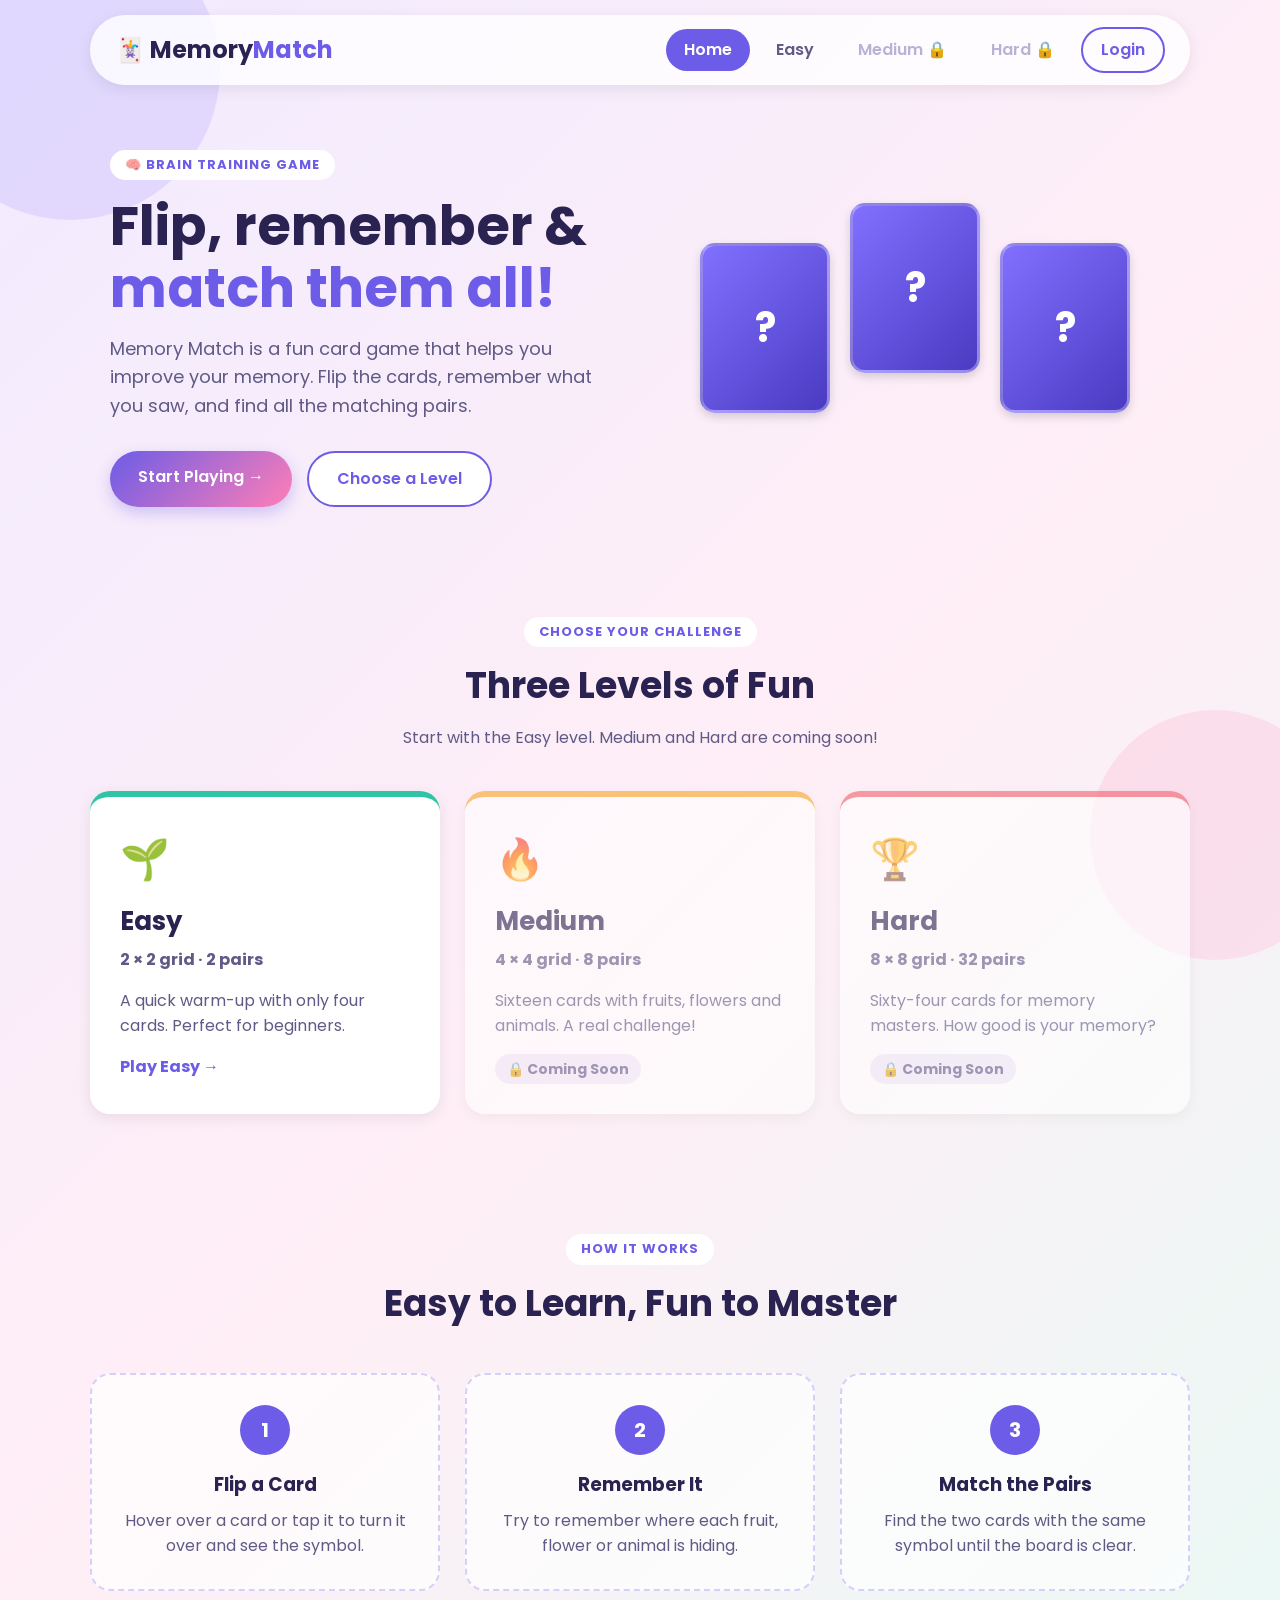
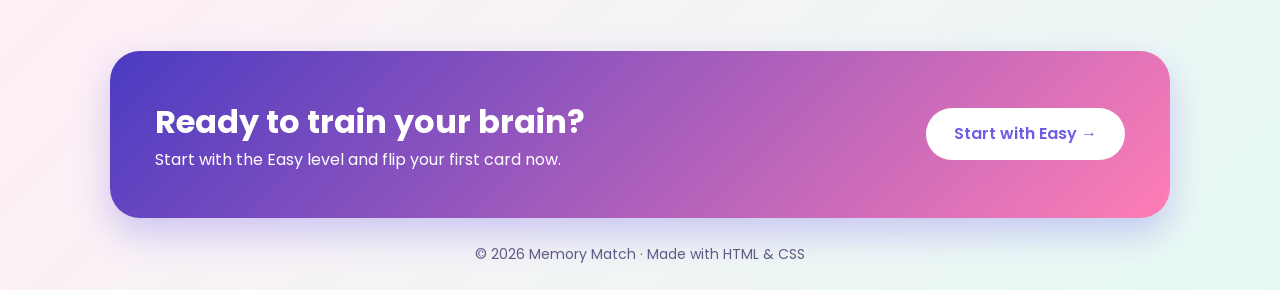
==== index.html @ 891c8efa "initial commit" ====
<!DOCTYPE html>
<html lang="en">
<head>
  <meta charset="UTF-8">
  <meta name="viewport" content="width=device-width, initial-scale=1.0">
  <title>Memory Match - Home</title>
  <link href="https://fonts.googleapis.com/css2?family=Poppins:wght@400;600;700&display=swap" rel="stylesheet">
  <link rel="stylesheet" href="css/style.css">
</head>
<body>

  <!-- Background decoration -->
  <div class="bg-circle circle-1"></div>
  <div class="bg-circle circle-2"></div>

  <!-- Navigation bar -->
  <nav class="navbar">
    <a href="index.html" class="logo">🃏 Memory<span>Match</span></a>
    <ul class="nav-links">
      <li><a href="index.html" class="active">Home</a></li>
      <li><a href="easy.html" class="easy">Easy</a></li>
      <li><span class="nav-disabled" title="Coming soon">Medium 🔒</span></li>
      <li><span class="nav-disabled" title="Coming soon">Hard 🔒</span></li>
      <li><a href="login.html" class="login-link">Login</a></li>
    </ul>
  </nav>

  <!-- Hero section -->
  <section class="hero container">
    <div class="hero-text">
      <span class="tag">🧠 Brain training game</span>
      <h1>Flip, remember &amp; <span class="highlight">match them all!</span></h1>
      <p>
        Memory Match is a fun card game that helps you improve your memory.
        Flip the cards, remember what you saw, and find all the matching pairs.
      </p>
      <div class="hero-buttons">
        <a href="easy.html" class="btn btn-primary">Start Playing →</a>
        <a href="#levels" class="btn btn-outline">Choose a Level</a>
      </div>
    </div>

    <!-- Three sample cards (hover over them to try) -->
    <div class="hero-cards">
      <label class="card">
        <input type="checkbox">
        <span class="card-inner">
          <span class="card-back">?</span>
          <span class="card-front">🍓</span>
        </span>
      </label>
      <label class="card">
        <input type="checkbox">
        <span class="card-inner">
          <span class="card-back">?</span>
          <span class="card-front">🌻</span>
        </span>
      </label>
      <label class="card">
        <input type="checkbox">
        <span class="card-inner">
          <span class="card-back">?</span>
          <span class="card-front">🍓</span>
        </span>
      </label>
    </div>
  </section>

  <!-- Difficulty levels -->
  <section class="section container" id="levels">
    <div class="section-title">
      <span class="tag">Choose your challenge</span>
      <h2>Three Levels of Fun</h2>
      <p>Start with the Easy level. Medium and Hard are coming soon!</p>
    </div>

    <div class="levels">
      <a href="easy.html" class="level-box easy">
        <div class="level-icon">🌱</div>
        <h3>Easy</h3>
        <p class="level-size">2 × 2 grid · 2 pairs</p>
        <p>A quick warm-up with only four cards. Perfect for beginners.</p>
        <span class="play-link">Play Easy →</span>
      </a>

      <!-- Medium and Hard are not ready yet, so they are not links -->
      <div class="level-box medium locked">
        <div class="level-icon">🔥</div>
        <h3>Medium</h3>
        <p class="level-size">4 × 4 grid · 8 pairs</p>
        <p>Sixteen cards with fruits, flowers and animals. A real challenge!</p>
        <span class="coming-soon">🔒 Coming Soon</span>
      </div>

      <div class="level-box hard locked">
        <div class="level-icon">🏆</div>
        <h3>Hard</h3>
        <p class="level-size">8 × 8 grid · 32 pairs</p>
        <p>Sixty-four cards for memory masters. How good is your memory?</p>
        <span class="coming-soon">🔒 Coming Soon</span>
      </div>
    </div>
  </section>

  <!-- How to play -->
  <section class="section container">
    <div class="section-title">
      <span class="tag">How it works</span>
      <h2>Easy to Learn, Fun to Master</h2>
    </div>

    <div class="steps">
      <div class="step">
        <div class="step-number">1</div>
        <h3>Flip a Card</h3>
        <p>Hover over a card or tap it to turn it over and see the symbol.</p>
      </div>
      <div class="step">
        <div class="step-number">2</div>
        <h3>Remember It</h3>
        <p>Try to remember where each fruit, flower or animal is hiding.</p>
      </div>
      <div class="step">
        <div class="step-number">3</div>
        <h3>Match the Pairs</h3>
        <p>Find the two cards with the same symbol until the board is clear.</p>
      </div>
    </div>
  </section>

  <!-- Call to action -->
  <section class="container">
    <div class="cta">
      <div>
        <h2>Ready to train your brain?</h2>
        <p>Start with the Easy level and flip your first card now.</p>
      </div>
      <a href="easy.html" class="btn btn-white">Start with Easy →</a>
    </div>
  </section>

  <footer>
    <p>© 2026 Memory Match · Made with HTML &amp; CSS</p>
  </footer>

</body>
</html>
---- css/style.css ----
/* =========================================
   Memory Match - Main Stylesheet
   Used by: index.html, easy.html, login.html
   ========================================= */

/* ---------- Color variables ---------- */
:root {
  --purple: #6c5ce7;
  --dark-purple: #4a3bc2;
  --pink: #ff7eb6;
  --text: #2a2250;
  --light-text: #5f5a86;
  --white: #ffffff;
}

/* ---------- Basic reset ---------- */
* {
  margin: 0;
  padding: 0;
  box-sizing: border-box;
}

body {
  font-family: "Poppins", Arial, sans-serif;
  color: var(--text);
  background: linear-gradient(135deg, #f1ebff, #ffeef6, #e6faf4);
  min-height: 100vh;
  line-height: 1.6;
}

a {
  text-decoration: none;
}

/* Keeps page content centered with a max width */
.container {
  max-width: 1100px;
  margin: 0 auto;
  padding: 0 20px;
}


/* =========================================
   Floating background circles
   ========================================= */
.bg-circle {
  position: fixed;
  border-radius: 50%;
  opacity: 0.4;
  z-index: -1;
  animation: float 8s ease-in-out infinite;
}

.circle-1 {
  width: 300px;
  height: 300px;
  background-color: #c9bcff;
  top: -80px;
  left: -80px;
}

.circle-2 {
  width: 250px;
  height: 250px;
  background-color: #ffc2dc;
  bottom: -60px;
  right: -60px;
  animation-delay: 2s;
}


/* =========================================
   Navigation bar
   ========================================= */
.navbar {
  max-width: 1100px;
  margin: 15px auto;
  padding: 12px 25px;
  display: flex;
  justify-content: space-between;
  align-items: center;
  background-color: rgba(255, 255, 255, 0.8);
  border-radius: 50px;
  box-shadow: 0 4px 15px rgba(0, 0, 0, 0.08);
}

.logo {
  font-size: 24px;
  font-weight: 700;
  color: var(--text);
}

.logo span {
  color: var(--purple);
}

.nav-links {
  display: flex;
  align-items: center;
  gap: 8px;
  list-style: none;
}

.nav-links a {
  display: block;
  padding: 8px 18px;
  border-radius: 25px;
  color: var(--light-text);
  font-weight: 600;
  transition: all 0.3s ease;
}

.nav-links a:hover {
  background-color: #ece8ff;
  color: var(--purple);
}

/* The page you are currently on */
.nav-links a.active {
  background-color: var(--purple);
  color: var(--white);
}

/* Easy level gets a green highlight */
.nav-links a.active.easy {
  background-color: #2ec4a5;
}

/* Medium and Hard are not ready yet */
.nav-disabled {
  display: block;
  padding: 8px 18px;
  color: #b8b3d6;
  font-weight: 600;
  cursor: not-allowed;
}

.nav-links a.login-link {
  border: 2px solid var(--purple);
  color: var(--purple);
}

.nav-links a.login-link:hover,
.nav-links a.login-link.active {
  background-color: var(--purple);
  color: var(--white);
}


/* =========================================
   Buttons
   ========================================= */
.btn {
  display: inline-block;
  padding: 13px 28px;
  border-radius: 30px;
  font-family: inherit;
  font-size: 16px;
  font-weight: 600;
  border: none;
  cursor: pointer;
  transition: all 0.3s ease;
}

.btn-primary {
  background: linear-gradient(135deg, var(--purple), var(--pink));
  color: var(--white);
  box-shadow: 0 6px 15px rgba(108, 92, 231, 0.3);
}

.btn-primary:hover {
  transform: translateY(-3px);
  box-shadow: 0 10px 20px rgba(108, 92, 231, 0.4);
}

.btn-outline {
  background-color: var(--white);
  color: var(--purple);
  border: 2px solid var(--purple);
}

.btn-outline:hover {
  background-color: var(--purple);
  color: var(--white);
  transform: translateY(-3px);
}

.btn-white {
  background-color: var(--white);
  color: var(--purple);
}

.btn-white:hover {
  transform: translateY(-3px);
}


/* =========================================
   Shared text styles
   ========================================= */
.tag {
  display: inline-block;
  padding: 5px 15px;
  border-radius: 20px;
  background-color: var(--white);
  color: var(--purple);
  font-size: 13px;
  font-weight: 700;
  text-transform: uppercase;
  letter-spacing: 1px;
}

.highlight {
  color: var(--purple);
}

.section {
  padding: 60px 0;
}

.section-title {
  text-align: center;
  margin-bottom: 40px;
}

.section-title h2 {
  font-size: 36px;
  margin: 10px 0;
}

.section-title p {
  color: var(--light-text);
}


/* =========================================
   Home page - Hero section
   ========================================= */
.hero {
  display: flex;
  align-items: center;
  justify-content: space-between;
  gap: 40px;
  padding: 50px 20px;
  animation: fadeIn 1s ease;
}

.hero-text {
  flex: 1;
}

.hero-text h1 {
  font-size: 54px;
  line-height: 1.15;
  margin: 15px 0;
}

.hero-text p {
  font-size: 18px;
  color: var(--light-text);
  margin-bottom: 30px;
}

.hero-buttons {
  display: flex;
  gap: 15px;
}

/* Three real cards you can try on the home page */
.hero-cards {
  flex: 1;
  display: flex;
  justify-content: center;
  gap: 20px;
}

.hero-cards .card {
  width: 130px;
  height: 170px;
}

/* Middle card sits a little higher */
.hero-cards .card:nth-child(2) {
  margin-top: -40px;
}


/* =========================================
   Home page - Level boxes
   ========================================= */
.levels {
  display: grid;
  grid-template-columns: repeat(3, 1fr);
  gap: 25px;
}

.level-box {
  display: block;
  padding: 30px;
  background-color: var(--white);
  border-radius: 20px;
  border-top: 6px solid;
  color: var(--text);
  box-shadow: 0 4px 15px rgba(0, 0, 0, 0.08);
  transition: all 0.3s ease;
}

.level-box:hover {
  transform: translateY(-8px);
  box-shadow: 0 12px 30px rgba(0, 0, 0, 0.15);
}

.level-box.easy   { border-color: #2ec4a5; }
.level-box.medium { border-color: #f5a623; }
.level-box.hard   { border-color: #f0606a; }

/* Locked levels look faded and do not move on hover */
.level-box.locked {
  opacity: 0.6;
}

.level-box.locked:hover {
  transform: none;
  box-shadow: 0 4px 15px rgba(0, 0, 0, 0.08);
}

.level-icon {
  font-size: 40px;
}

.level-box h3 {
  font-size: 26px;
  margin: 10px 0 5px;
}

.level-size {
  font-weight: 700;
  color: var(--purple);
}

.level-box p {
  color: var(--light-text);
  margin-bottom: 15px;
}

.play-link {
  font-weight: 700;
  color: var(--purple);
}

.coming-soon {
  display: inline-block;
  padding: 4px 12px;
  border-radius: 15px;
  background-color: #eeeaf8;
  color: var(--light-text);
  font-size: 14px;
  font-weight: 700;
}


/* =========================================
   Home page - How it works
   ========================================= */
.steps {
  display: grid;
  grid-template-columns: repeat(3, 1fr);
  gap: 25px;
}

.step {
  padding: 30px;
  background-color: rgba(255, 255, 255, 0.7);
  border: 2px dashed #d6cffa;
  border-radius: 20px;
  text-align: center;
}

.step-number {
  display: inline-block;
  width: 50px;
  height: 50px;
  line-height: 50px;
  border-radius: 50%;
  background-color: var(--purple);
  color: var(--white);
  font-size: 20px;
  font-weight: 700;
  margin-bottom: 15px;
}

.step h3 {
  margin-bottom: 8px;
}

.step p {
  color: var(--light-text);
}


/* =========================================
   Home page - Call to action box
   ========================================= */
.cta {
  display: flex;
  justify-content: space-between;
  align-items: center;
  gap: 20px;
  padding: 45px;
  border-radius: 30px;
  background: linear-gradient(135deg, var(--dark-purple), var(--pink));
  color: var(--white);
  box-shadow: 0 15px 35px rgba(108, 92, 231, 0.3);
}

.cta h2 {
  font-size: 32px;
}


/* =========================================
   Memory cards
   -----------------------------------------
   Each card is a <label> with a hidden checkbox inside.
   Clicking the label checks the checkbox, and the
   :checked selector keeps the card flipped over.
   ========================================= */
.card {
  display: block;
  width: 100%;
  height: 100%;
  perspective: 1000px;   /* gives the flip a 3D look */
  cursor: pointer;
  transition: transform 0.3s ease;
}

.card:hover {
  transform: scale(1.05);
}

/* Hide the checkbox - the label still toggles it */
.card input {
  display: none;
}

/* The part that actually rotates */
.card-inner {
  display: block;
  position: relative;
  width: 100%;
  height: 100%;
  transform-style: preserve-3d;
  /* The long delay (99999s) is the trick that keeps the card
     open after the mouse leaves: it waits a very long time
     before flipping back. */
  transition: transform 0.6s ease 99999s;
}

/* Flip the card on hover OR when the checkbox is checked */
.card:hover .card-inner,
.card input:checked + .card-inner {
  transform: rotateY(180deg);
  transition: transform 0.6s ease 0s;
}

/* Both sides sit on top of each other */
.card-front,
.card-back {
  position: absolute;
  width: 100%;
  height: 100%;
  display: flex;
  justify-content: center;
  align-items: center;
  border-radius: 15px;
  backface-visibility: hidden;   /* hide the side facing away */
  box-shadow: 0 4px 10px rgba(0, 0, 0, 0.15);
}

/* Back of the card (what you see first) */
.card-back {
  background: linear-gradient(135deg, #8170ff, #4a3bc2);
  border: 3px solid rgba(255, 255, 255, 0.3);
  color: var(--white);
  font-size: 40px;
  font-weight: 700;
}

/* Front of the card (the symbol) */
.card-front {
  background-color: #fffaf0;
  border: 3px solid #ffe0ec;
  font-size: 55px;
  transform: rotateY(180deg);
}


/* =========================================
   Easy level page
   ========================================= */
.game-header {
  text-align: center;
  margin: 30px auto;
  max-width: 650px;
  animation: fadeIn 1s ease;
}

.game-header h1 {
  font-size: 46px;
  margin: 10px 0;
}

.game-header p {
  color: var(--light-text);
  font-size: 17px;
}

.game-info {
  display: flex;
  justify-content: center;
  gap: 15px;
  margin-top: 20px;
}

.info-box {
  background-color: var(--white);
  padding: 10px 22px;
  border-radius: 15px;
  box-shadow: 0 4px 10px rgba(0, 0, 0, 0.06);
}

.info-box span {
  display: block;
  font-size: 12px;
  font-weight: 700;
  color: var(--light-text);
  text-transform: uppercase;
}

.info-box strong {
  font-size: 22px;
}

/* The board that holds the cards */
.board {
  display: grid;
  width: fit-content;
  margin: 0 auto;
  padding: 20px;
  background-color: rgba(255, 255, 255, 0.6);
  border-radius: 25px;
  box-shadow: 0 10px 30px rgba(0, 0, 0, 0.1);
  animation: fadeIn 1s ease;
}

/* Easy: 2 columns x 2 rows */
.board-easy {
  grid-template-columns: repeat(2, 150px);
  grid-auto-rows: 150px;
  gap: 20px;
}

.game-footer {
  text-align: center;
  margin: 30px 0 50px;
}

.hint {
  color: var(--light-text);
  margin-bottom: 20px;
}

.game-buttons {
  display: flex;
  justify-content: center;
  gap: 15px;
}


/* =========================================
   Login page
   ========================================= */
.login-page {
  display: flex;
  justify-content: center;
  padding: 40px 20px 60px;
}

.login-box {
  width: 420px;
  padding: 40px;
  background-color: var(--white);
  border-radius: 25px;
  box-shadow: 0 15px 40px rgba(0, 0, 0, 0.12);
  text-align: center;
  animation: slideUp 0.8s ease;
}

.login-box h1 {
  font-size: 30px;
  margin: 15px 0 5px;
}

.login-box > p {
  color: var(--light-text);
  margin-bottom: 25px;
}

.form-group {
  text-align: left;
  margin-bottom: 18px;
}

.form-group label {
  display: block;
  font-weight: 600;
  margin-bottom: 6px;
}

.form-group input {
  width: 100%;
  padding: 13px 15px;
  border: 2px solid #e6e2f7;
  border-radius: 12px;
  font-size: 15px;
  font-family: inherit;
  transition: all 0.3s ease;
}

.form-group input:focus {
  outline: none;
  border-color: var(--purple);
  box-shadow: 0 0 0 4px rgba(108, 92, 231, 0.15);
}

.form-options {
  display: flex;
  justify-content: space-between;
  align-items: center;
  margin-bottom: 20px;
  font-size: 14px;
}

.form-options a,
.signup-text a {
  color: var(--purple);
  font-weight: 700;
}

.form-options a:hover,
.signup-text a:hover {
  text-decoration: underline;
}

.login-box .btn {
  width: 100%;
}

.signup-text {
  margin-top: 20px;
  color: var(--light-text);
}


/* =========================================
   Footer
   ========================================= */
footer {
  text-align: center;
  padding: 25px;
  color: var(--light-text);
  font-size: 14px;
}


/* =========================================
   Animations
   ========================================= */
@keyframes fadeIn {
  from {
    opacity: 0;
    transform: translateY(20px);
  }
  to {
    opacity: 1;
    transform: translateY(0);
  }
}

@keyframes slideUp {
  from {
    opacity: 0;
    transform: translateY(40px);
  }
  to {
    opacity: 1;
    transform: translateY(0);
  }
}

@keyframes float {
  0%, 100% {
    transform: translateY(0);
  }
  50% {
    transform: translateY(30px);
  }
}
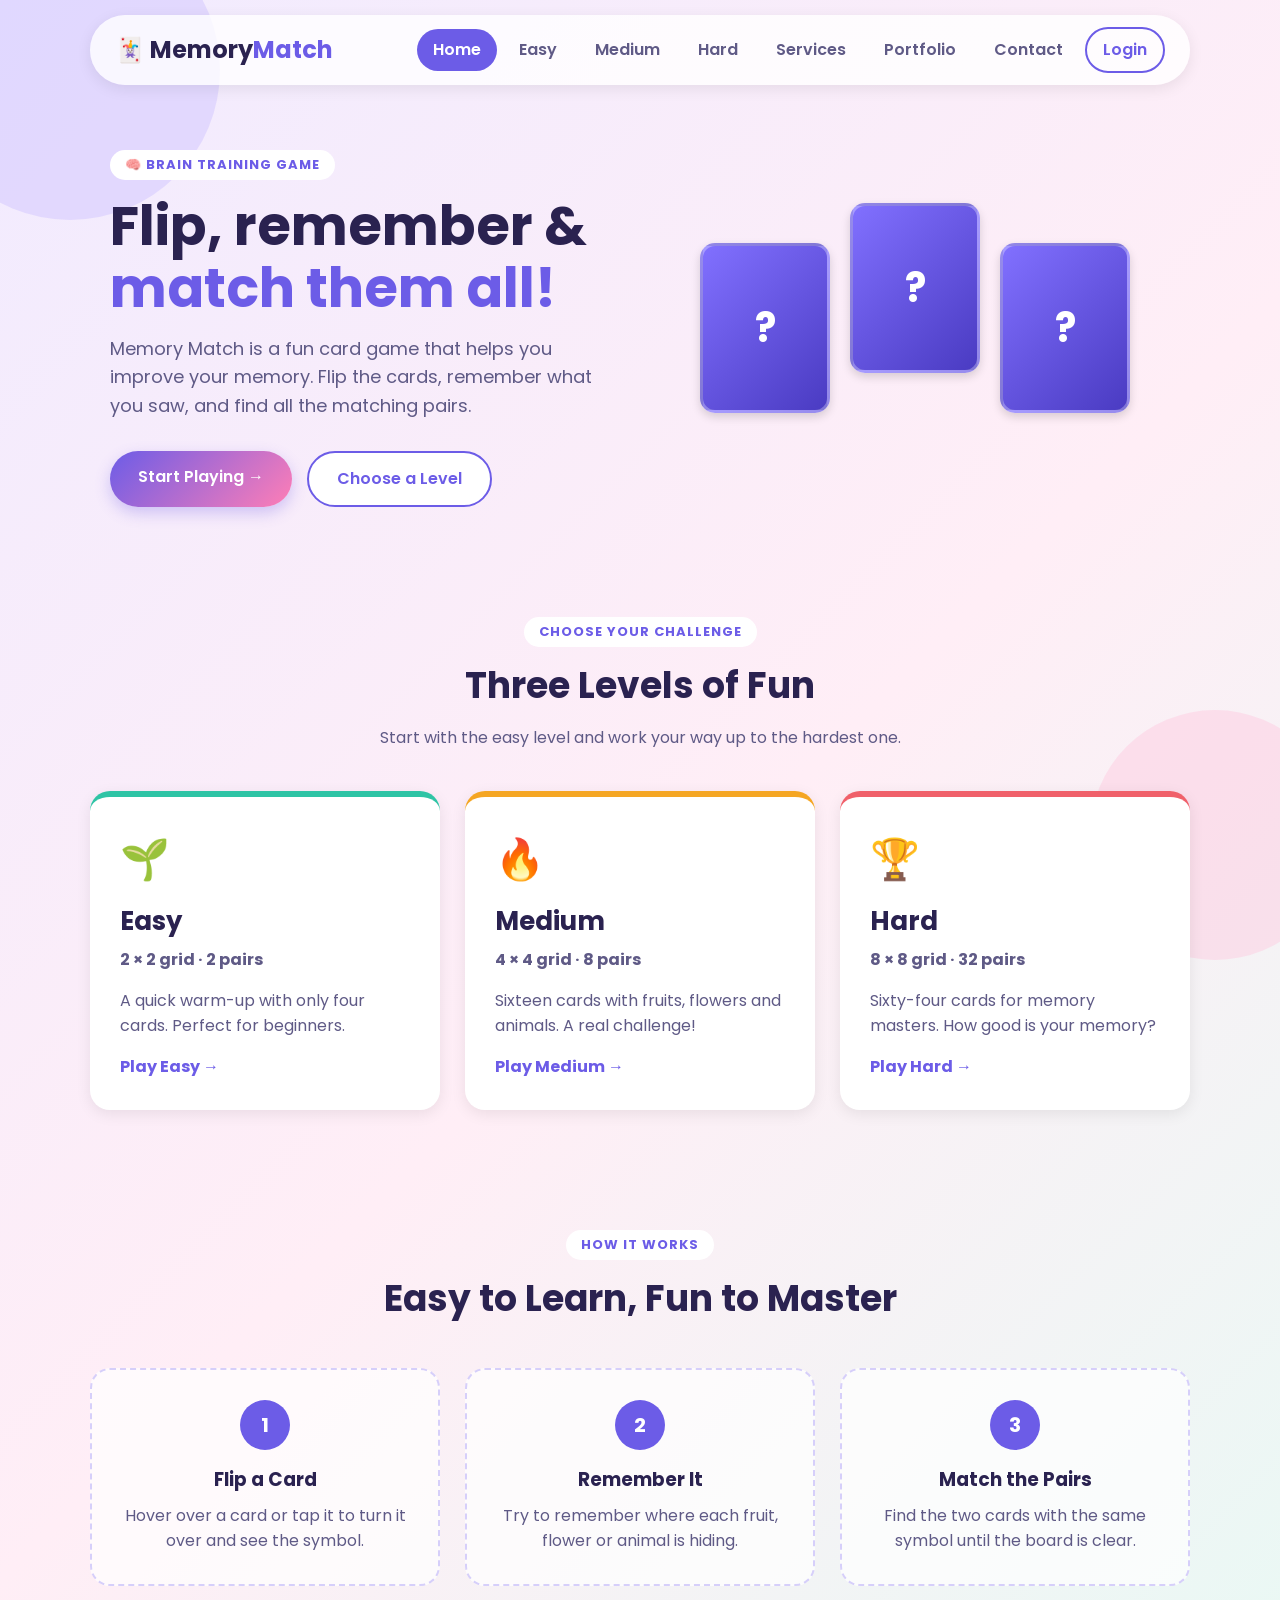
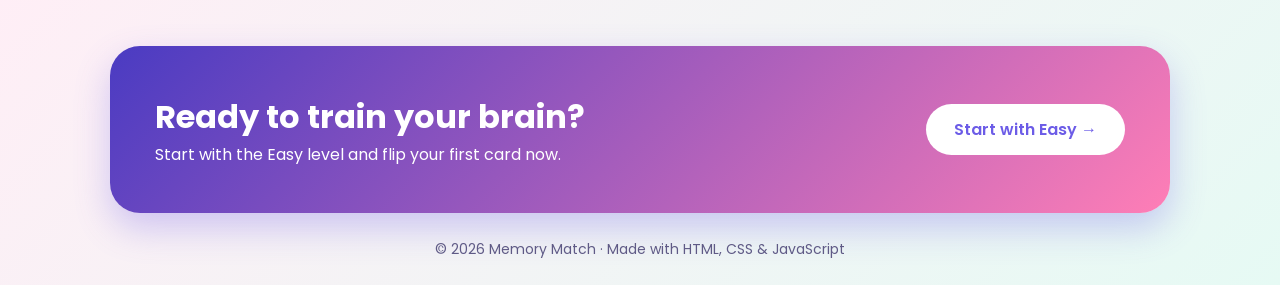
==== commit 0df16592: "Add some pages and update the functionality using js" ====
--- a/index.html
+++ b/index.html
@@ -16,11 +16,15 @@
   <!-- Navigation bar -->
   <nav class="navbar">
     <a href="index.html" class="logo">🃏 Memory<span>Match</span></a>
+    <button class="menu-btn" id="menu-btn">☰</button>
     <ul class="nav-links">
       <li><a href="index.html" class="active">Home</a></li>
       <li><a href="easy.html" class="easy">Easy</a></li>
-      <li><span class="nav-disabled" title="Coming soon">Medium 🔒</span></li>
-      <li><span class="nav-disabled" title="Coming soon">Hard 🔒</span></li>
+      <li><a href="medium.html" class="medium">Medium</a></li>
+      <li><a href="hard.html" class="hard">Hard</a></li>
+      <li><a href="services.html">Services</a></li>
+      <li><a href="portfolio.html">Portfolio</a></li>
+      <li><a href="contact.html">Contact</a></li>
       <li><a href="login.html" class="login-link">Login</a></li>
     </ul>
   </nav>
@@ -71,7 +75,7 @@
     <div class="section-title">
       <span class="tag">Choose your challenge</span>
       <h2>Three Levels of Fun</h2>
-      <p>Start with the Easy level. Medium and Hard are coming soon!</p>
+      <p>Start with the easy level and work your way up to the hardest one.</p>
     </div>
 
     <div class="levels">
@@ -83,22 +87,21 @@
         <span class="play-link">Play Easy →</span>
       </a>
 
-      <!-- Medium and Hard are not ready yet, so they are not links -->
-      <div class="level-box medium locked">
+      <a href="medium.html" class="level-box medium">
         <div class="level-icon">🔥</div>
         <h3>Medium</h3>
         <p class="level-size">4 × 4 grid · 8 pairs</p>
         <p>Sixteen cards with fruits, flowers and animals. A real challenge!</p>
-        <span class="coming-soon">🔒 Coming Soon</span>
-      </div>
+        <span class="play-link">Play Medium →</span>
+      </a>
 
-      <div class="level-box hard locked">
+      <a href="hard.html" class="level-box hard">
         <div class="level-icon">🏆</div>
         <h3>Hard</h3>
         <p class="level-size">8 × 8 grid · 32 pairs</p>
         <p>Sixty-four cards for memory masters. How good is your memory?</p>
-        <span class="coming-soon">🔒 Coming Soon</span>
-      </div>
+        <span class="play-link">Play Hard →</span>
+      </a>
     </div>
   </section>
 
@@ -140,8 +143,9 @@
   </section>
 
   <footer>
-    <p>© 2026 Memory Match · Made with HTML &amp; CSS</p>
+    <p>© 2026 Memory Match · Made with HTML, CSS &amp; JavaScript</p>
   </footer>
 
+  <script src="js/main.js"></script>
 </body>
 </html>
--- a/css/style.css
+++ b/css/style.css
@@ -1,6 +1,7 @@
 /* =========================================
    Memory Match - Main Stylesheet
-   Used by: index.html, easy.html, login.html
+   Used by all pages:
+   index, easy, login, services, portfolio, contact
    ========================================= */
 
 /* ---------- Color variables ---------- */
@@ -8,6 +9,8 @@
   --purple: #6c5ce7;
   --dark-purple: #4a3bc2;
   --pink: #ff7eb6;
+  --green: #2ec4a5;
+  --red: #e0525c;
   --text: #2a2250;
   --light-text: #5f5a86;
   --white: #ffffff;
@@ -97,13 +100,13 @@
 .nav-links {
   display: flex;
   align-items: center;
-  gap: 8px;
+  gap: 6px;
   list-style: none;
 }
 
 .nav-links a {
   display: block;
-  padding: 8px 18px;
+  padding: 8px 16px;
   border-radius: 25px;
   color: var(--light-text);
   font-weight: 600;
@@ -121,18 +124,17 @@
   color: var(--white);
 }
 
-/* Easy level gets a green highlight */
+/* Each level gets its own highlight color */
 .nav-links a.active.easy {
-  background-color: #2ec4a5;
-}
-
-/* Medium and Hard are not ready yet */
-.nav-disabled {
-  display: block;
-  padding: 8px 18px;
-  color: #b8b3d6;
-  font-weight: 600;
-  cursor: not-allowed;
+  background-color: var(--green);
+}
+
+.nav-links a.active.medium {
+  background-color: #f5a623;
+}
+
+.nav-links a.active.hard {
+  background-color: #f0606a;
 }
 
 .nav-links a.login-link {
@@ -144,6 +146,16 @@
 .nav-links a.login-link.active {
   background-color: var(--purple);
   color: var(--white);
+}
+
+/* Menu button (☰) - only shown on small screens */
+.menu-btn {
+  display: none;
+  background: none;
+  border: none;
+  font-size: 28px;
+  color: var(--text);
+  cursor: pointer;
 }
 
 
@@ -232,6 +244,24 @@
   color: var(--light-text);
 }
 
+/* Heading at the top of Services, Portfolio and Contact */
+.page-header {
+  max-width: 700px;
+  margin: 40px auto 0;
+  text-align: center;
+  animation: fadeIn 1s ease;
+}
+
+.page-header h1 {
+  font-size: 46px;
+  margin: 10px 0;
+}
+
+.page-header p {
+  color: var(--light-text);
+  font-size: 17px;
+}
+
 
 /* =========================================
    Home page - Hero section
@@ -263,6 +293,7 @@
 
 .hero-buttons {
   display: flex;
+  flex-wrap: wrap;
   gap: 15px;
 }
 
@@ -310,19 +341,9 @@
   box-shadow: 0 12px 30px rgba(0, 0, 0, 0.15);
 }
 
-.level-box.easy   { border-color: #2ec4a5; }
+.level-box.easy   { border-color: var(--green); }
 .level-box.medium { border-color: #f5a623; }
 .level-box.hard   { border-color: #f0606a; }
-
-/* Locked levels look faded and do not move on hover */
-.level-box.locked {
-  opacity: 0.6;
-}
-
-.level-box.locked:hover {
-  transform: none;
-  box-shadow: 0 4px 15px rgba(0, 0, 0, 0.08);
-}
 
 .level-icon {
   font-size: 40px;
@@ -347,17 +368,6 @@
   font-weight: 700;
   color: var(--purple);
 }
-
-.coming-soon {
-  display: inline-block;
-  padding: 4px 12px;
-  border-radius: 15px;
-  background-color: #eeeaf8;
-  color: var(--light-text);
-  font-size: 14px;
-  font-weight: 700;
-}
-
 
 /* =========================================
    Home page - How it works
@@ -399,7 +409,7 @@
 
 
 /* =========================================
-   Home page - Call to action box
+   Call to action box (Home and Portfolio)
    ========================================= */
 .cta {
   display: flex;
@@ -560,6 +570,98 @@
   gap: 20px;
 }
 
+/* ---------- Easy level game (controlled by js/easy.js) ---------- */
+
+/* Hover must NOT flip cards here, or the player could see every card */
+.game-board .card:hover .card-inner {
+  transform: none;
+}
+
+/* No long delay here - wrong cards should flip back */
+.game-board .card-inner {
+  transition: transform 0.6s ease;
+}
+
+/* JavaScript adds the "flipped" class when a card is clicked */
+.game-board .card.flipped .card-inner {
+  transform: rotateY(180deg);
+}
+
+/* Matched cards turn green and do a small pop */
+.game-board .card.matched {
+  cursor: default;
+  animation: pop 0.4s ease;
+}
+
+.game-board .card.matched .card-front {
+  border-color: var(--green);
+  background-color: #e6faf4;
+}
+
+/* "You Win!" box - hidden until JavaScript adds the "show" class */
+.win-message {
+  display: none;
+  max-width: 500px;
+  margin: 30px auto 0;
+  padding: 30px;
+  background-color: var(--white);
+  border-radius: 25px;
+  box-shadow: 0 15px 40px rgba(0, 0, 0, 0.12);
+  text-align: center;
+}
+
+.win-message.show {
+  display: block;
+  animation: slideUp 0.6s ease;
+}
+
+.win-emoji {
+  font-size: 50px;
+}
+
+.win-message h2 {
+  font-size: 32px;
+  color: var(--purple);
+}
+
+.win-message p {
+  margin-bottom: 20px;
+  color: var(--light-text);
+}
+
+/* Medium: 4 columns x 4 rows */
+.board-medium {
+  grid-template-columns: repeat(4, 110px);
+  grid-auto-rows: 110px;
+  gap: 15px;
+}
+
+.board-medium .card-front {
+  font-size: 45px;
+}
+
+/* Hard: 8 columns x 8 rows - smaller cards */
+.board-hard {
+  grid-template-columns: repeat(8, 65px);
+  grid-auto-rows: 65px;
+  gap: 8px;
+  padding: 15px;
+}
+
+.board-hard .card-front,
+.board-hard .card-back {
+  border-radius: 8px;
+  border-width: 2px;
+}
+
+.board-hard .card-front {
+  font-size: 32px;
+}
+
+.board-hard .card-back {
+  font-size: 22px;
+}
+
 .game-footer {
   text-align: center;
   margin: 30px 0 50px;
@@ -573,6 +675,7 @@
 .game-buttons {
   display: flex;
   justify-content: center;
+  flex-wrap: wrap;
   gap: 15px;
 }
 
@@ -587,7 +690,8 @@
 }
 
 .login-box {
-  width: 420px;
+  width: 100%;
+  max-width: 420px;
   padding: 40px;
   background-color: var(--white);
   border-radius: 25px;
@@ -606,6 +710,19 @@
   margin-bottom: 25px;
 }
 
+.login-box .btn {
+  width: 100%;
+}
+
+.signup-text {
+  margin-top: 20px;
+  color: var(--light-text);
+}
+
+
+/* =========================================
+   Form fields (Login and Contact)
+   ========================================= */
 .form-group {
   text-align: left;
   margin-bottom: 18px;
@@ -617,17 +734,28 @@
   margin-bottom: 6px;
 }
 
-.form-group input {
+.form-group input,
+.form-group select,
+.form-group textarea {
   width: 100%;
   padding: 13px 15px;
   border: 2px solid #e6e2f7;
   border-radius: 12px;
   font-size: 15px;
   font-family: inherit;
+  color: var(--text);
+  background-color: var(--white);
   transition: all 0.3s ease;
 }
 
-.form-group input:focus {
+.form-group textarea {
+  min-height: 130px;
+  resize: vertical;
+}
+
+.form-group input:focus,
+.form-group select:focus,
+.form-group textarea:focus {
   outline: none;
   border-color: var(--purple);
   box-shadow: 0 0 0 4px rgba(108, 92, 231, 0.15);
@@ -652,13 +780,484 @@
   text-decoration: underline;
 }
 
-.login-box .btn {
+
+/* =========================================
+   Services page
+   ========================================= */
+
+/* Service cards - CSS Grid with 3 columns */
+.services-grid {
+  display: grid;
+  grid-template-columns: repeat(3, 1fr);
+  gap: 25px;
+}
+
+.service-card {
+  padding: 30px;
+  background-color: var(--white);
+  border-radius: 20px;
+  box-shadow: 0 4px 15px rgba(0, 0, 0, 0.08);
+  transition: transform 0.3s ease, box-shadow 0.3s ease;
+}
+
+.service-card:hover {
+  transform: translateY(-8px);
+  box-shadow: 0 12px 30px rgba(0, 0, 0, 0.15);
+}
+
+.service-icon {
+  display: flex;
+  justify-content: center;
+  align-items: center;
+  width: 60px;
+  height: 60px;
+  margin-bottom: 15px;
+  border-radius: 16px;
+  background-color: #f1ebff;
+  font-size: 30px;
+  transition: transform 0.4s ease;
+}
+
+/* The icon tilts when you hover over the card */
+.service-card:hover .service-icon {
+  transform: rotate(-10deg) scale(1.1);
+}
+
+.service-card h3 {
+  margin-bottom: 8px;
+}
+
+.service-card p {
+  color: var(--light-text);
+}
+
+/* Monthly / Yearly switch */
+.billing-toggle {
+  display: flex;
+  justify-content: center;
+  align-items: center;
+  gap: 12px;
+  margin-bottom: 40px;
+  font-weight: 600;
+}
+
+.switch {
+  position: relative;
+  width: 56px;
+  height: 30px;
+  border: none;
+  border-radius: 30px;
+  background-color: #d6cffa;
+  cursor: pointer;
+  transition: background-color 0.3s ease;
+}
+
+/* The white circle inside the switch */
+.switch-knob {
+  position: absolute;
+  top: 4px;
+  left: 4px;
+  width: 22px;
+  height: 22px;
+  border-radius: 50%;
+  background-color: var(--white);
+  transition: transform 0.3s ease;
+}
+
+/* JavaScript adds the "on" class when Yearly is selected */
+.switch.on {
+  background-color: var(--purple);
+}
+
+.switch.on .switch-knob {
+  transform: translateX(26px);
+}
+
+.save-badge {
+  padding: 2px 10px;
+  border-radius: 10px;
+  background-color: #d9f7ef;
+  color: #179c82;
+  font-size: 12px;
+}
+
+/* Price plans */
+.plans {
+  display: grid;
+  grid-template-columns: repeat(3, 1fr);
+  gap: 25px;
+  align-items: center;
+}
+
+.plan {
+  padding: 35px 30px;
+  background-color: var(--white);
+  border-radius: 24px;
+  box-shadow: 0 4px 15px rgba(0, 0, 0, 0.08);
+  text-align: center;
+  transition: transform 0.3s ease;
+}
+
+.plan:hover {
+  transform: translateY(-6px);
+}
+
+/* The middle plan is bigger and colored */
+.plan.popular {
+  background: linear-gradient(135deg, var(--purple), var(--pink));
+  color: var(--white);
+  transform: scale(1.05);
+}
+
+.plan.popular:hover {
+  transform: scale(1.05) translateY(-6px);
+}
+
+.popular-badge {
+  display: inline-block;
+  padding: 3px 12px;
+  margin-bottom: 10px;
+  border-radius: 12px;
+  background-color: var(--white);
+  color: var(--purple);
+  font-size: 12px;
+  font-weight: 700;
+}
+
+.plan-price {
+  margin: 10px 0;
+  font-size: 46px;
+  font-weight: 700;
+}
+
+.plan-price .period {
+  font-size: 16px;
+  font-weight: 400;
+}
+
+.plan ul {
+  list-style: none;
+  margin: 20px 0 25px;
+  text-align: left;
+}
+
+.plan li {
+  padding: 6px 0;
+  border-bottom: 1px solid rgba(0, 0, 0, 0.06);
+}
+
+/* FAQ accordion */
+.faq {
+  max-width: 750px;
+  margin: 0 auto;
+}
+
+.faq-item {
+  margin-bottom: 12px;
+  background-color: var(--white);
+  border-radius: 16px;
+  box-shadow: 0 4px 12px rgba(0, 0, 0, 0.06);
+  overflow: hidden;
+}
+
+.faq-question {
+  display: flex;
+  justify-content: space-between;
+  align-items: center;
   width: 100%;
-}
-
-.signup-text {
-  margin-top: 20px;
-  color: var(--light-text);
+  padding: 18px 22px;
+  background: none;
+  border: none;
+  font-family: inherit;
+  font-size: 17px;
+  font-weight: 600;
+  color: var(--text);
+  text-align: left;
+  cursor: pointer;
+}
+
+.faq-icon {
+  font-size: 24px;
+  color: var(--purple);
+  transition: transform 0.3s ease;
+}
+
+/* The answer is hidden by giving it 0 height */
+.faq-answer {
+  max-height: 0;
+  overflow: hidden;
+  transition: max-height 0.4s ease;
+}
+
+.faq-answer p {
+  padding: 0 22px 18px;
+  color: var(--light-text);
+}
+
+/* JavaScript adds the "open" class when a question is clicked */
+.faq-item.open .faq-answer {
+  max-height: 200px;
+}
+
+.faq-item.open .faq-icon {
+  transform: rotate(45deg);   /* + turns into x */
+}
+
+
+/* =========================================
+   Portfolio page
+   ========================================= */
+.filter-buttons {
+  display: flex;
+  justify-content: center;
+  flex-wrap: wrap;
+  gap: 10px;
+  margin-bottom: 15px;
+}
+
+.filter-btn {
+  padding: 9px 20px;
+  border: 2px solid #d6cffa;
+  border-radius: 25px;
+  background-color: var(--white);
+  font-family: inherit;
+  font-size: 15px;
+  font-weight: 600;
+  color: var(--light-text);
+  cursor: pointer;
+  transition: all 0.3s ease;
+}
+
+.filter-btn:hover {
+  border-color: var(--purple);
+  color: var(--purple);
+}
+
+.filter-btn.active {
+  background-color: var(--purple);
+  border-color: var(--purple);
+  color: var(--white);
+}
+
+.result-text {
+  margin-bottom: 30px;
+  text-align: center;
+  color: var(--light-text);
+}
+
+/* Theme gallery - 4 columns */
+.portfolio-grid {
+  display: grid;
+  grid-template-columns: repeat(4, 1fr);
+  gap: 25px;
+}
+
+.portfolio-item {
+  background-color: var(--white);
+  border-radius: 20px;
+  box-shadow: 0 4px 15px rgba(0, 0, 0, 0.08);
+  overflow: hidden;
+  transition: transform 0.3s ease, box-shadow 0.3s ease;
+  animation: fadeIn 0.5s ease;   /* plays again each time an item is shown */
+}
+
+.portfolio-item:hover {
+  transform: translateY(-8px);
+  box-shadow: 0 12px 30px rgba(0, 0, 0, 0.15);
+}
+
+/* Small 2 x 2 preview of the cards in each theme */
+.preview {
+  display: grid;
+  grid-template-columns: repeat(2, 1fr);
+  gap: 10px;
+  padding: 20px;
+}
+
+.preview span {
+  display: flex;
+  justify-content: center;
+  align-items: center;
+  height: 60px;
+  border-radius: 12px;
+  background-color: var(--white);
+  box-shadow: 0 3px 8px rgba(0, 0, 0, 0.08);
+  font-size: 30px;
+  transition: transform 0.3s ease;
+}
+
+.portfolio-item:hover .preview span {
+  transform: rotate(-6deg) scale(1.08);
+}
+
+.portfolio-item:hover .preview span:nth-child(even) {
+  transform: rotate(6deg) scale(1.08);
+}
+
+/* Background color for each category */
+.preview-food    { background-color: #ffe3ea; }
+.preview-nature  { background-color: #fff1c9; }
+.preview-animals { background-color: #d9f7ef; }
+.preview-sports  { background-color: #dcecff; }
+
+.portfolio-info {
+  padding: 18px 20px 22px;
+}
+
+.portfolio-info h3 {
+  margin-bottom: 5px;
+}
+
+.portfolio-info p {
+  margin-bottom: 12px;
+  color: var(--light-text);
+  font-size: 14px;
+}
+
+.category-label {
+  display: inline-block;
+  padding: 3px 12px;
+  border-radius: 12px;
+  background-color: #f1ebff;
+  color: var(--purple);
+  font-size: 13px;
+  font-weight: 700;
+}
+
+/* Numbers strip - Flexbox */
+.stats {
+  display: flex;
+  justify-content: space-around;
+  flex-wrap: wrap;
+  gap: 20px;
+  padding: 30px;
+  background-color: rgba(255, 255, 255, 0.7);
+  border-radius: 25px;
+  text-align: center;
+}
+
+.stat-number {
+  display: block;
+  font-size: 40px;
+  font-weight: 700;
+  color: var(--purple);
+}
+
+.stat-label {
+  color: var(--light-text);
+}
+
+
+/* =========================================
+   Contact page
+   ========================================= */
+
+/* Two columns: info on the left, form on the right */
+.contact-layout {
+  display: grid;
+  grid-template-columns: 1fr 1.4fr;
+  gap: 30px;
+  align-items: start;
+}
+
+.contact-info {
+  display: flex;
+  flex-direction: column;
+  gap: 15px;
+}
+
+.info-card {
+  display: flex;
+  align-items: center;
+  gap: 15px;
+  padding: 18px 20px;
+  background-color: var(--white);
+  border-radius: 18px;
+  box-shadow: 0 4px 15px rgba(0, 0, 0, 0.08);
+  transition: transform 0.3s ease;
+}
+
+.info-card:hover {
+  transform: translateX(6px);
+}
+
+.info-icon {
+  display: flex;
+  justify-content: center;
+  align-items: center;
+  flex-shrink: 0;
+  width: 50px;
+  height: 50px;
+  border-radius: 14px;
+  background-color: #f1ebff;
+  font-size: 22px;
+}
+
+.info-card h3 {
+  font-size: 16px;
+}
+
+.info-card p {
+  color: var(--light-text);
+  font-size: 15px;
+}
+
+.contact-form-box {
+  padding: 35px;
+  background-color: var(--white);
+  border-radius: 25px;
+  box-shadow: 0 15px 40px rgba(0, 0, 0, 0.1);
+  animation: slideUp 0.8s ease;
+}
+
+.contact-form-box h2 {
+  margin-bottom: 20px;
+}
+
+/* Name and Email side by side */
+.form-row {
+  display: grid;
+  grid-template-columns: 1fr 1fr;
+  gap: 15px;
+}
+
+/* Red border and message when a field is wrong */
+.form-group .invalid {
+  border-color: var(--red);
+}
+
+.error {
+  display: block;
+  margin-top: 4px;
+  color: var(--red);
+  font-size: 13px;
+}
+
+.char-count {
+  display: block;
+  text-align: right;
+  color: var(--light-text);
+  font-size: 13px;
+}
+
+/* Hidden until the form is sent */
+.success-message {
+  display: none;
+  margin-bottom: 20px;
+  padding: 14px 18px;
+  border-radius: 12px;
+  background-color: #d9f7ef;
+  color: #137a65;
+  font-weight: 600;
+}
+
+.success-message.show {
+  display: block;
+  animation: slideUp 0.5s ease;
+}
+
+.contact-form-box .btn {
+  width: 100%;
 }
 
 
@@ -698,6 +1297,12 @@
   }
 }
 
+@keyframes pop {
+  50% {
+    transform: scale(1.12);
+  }
+}
+
 @keyframes float {
   0%, 100% {
     transform: translateY(0);
@@ -706,3 +1311,161 @@
     transform: translateY(30px);
   }
 }
+
+
+/* =========================================
+   Responsive design (media queries)
+   ========================================= */
+
+/* Navigation (1050px and below):
+   the 8 links no longer fit in one row, so they are
+   hidden until the ☰ button is clicked */
+@media (max-width: 1050px) {
+  .navbar {
+    flex-wrap: wrap;
+    margin: 10px;
+    border-radius: 20px;
+  }
+
+  .menu-btn {
+    display: block;
+  }
+
+  .nav-links {
+    display: none;
+    width: 100%;
+    flex-direction: column;
+    align-items: stretch;
+    padding-top: 10px;
+    text-align: center;
+  }
+
+  /* JavaScript adds the "show" class */
+  .nav-links.show {
+    display: flex;
+  }
+}
+
+/* Tablets (900px and below) */
+@media (max-width: 900px) {
+  .hero {
+    flex-direction: column;
+    text-align: center;
+  }
+
+  .hero-buttons {
+    justify-content: center;
+  }
+
+  .hero-cards {
+    margin-top: 30px;
+  }
+
+  .levels,
+  .steps {
+    grid-template-columns: 1fr;
+  }
+
+  .services-grid,
+  .portfolio-grid {
+    grid-template-columns: repeat(2, 1fr);
+  }
+
+  .plans {
+    grid-template-columns: 1fr;
+    max-width: 420px;
+    margin: 0 auto;
+  }
+
+  .plan.popular,
+  .plan.popular:hover {
+    transform: none;
+  }
+
+  .contact-layout {
+    grid-template-columns: 1fr;
+  }
+
+  .board-hard {
+    grid-template-columns: repeat(8, 55px);
+    grid-auto-rows: 55px;
+    gap: 6px;
+  }
+
+  .cta {
+    flex-direction: column;
+    text-align: center;
+  }
+}
+
+/* Phones (600px and below) */
+@media (max-width: 600px) {
+  .hero-text h1 {
+    font-size: 38px;
+  }
+
+  .page-header h1,
+  .game-header h1 {
+    font-size: 34px;
+  }
+
+  .section-title h2,
+  .cta h2 {
+    font-size: 28px;
+  }
+
+  .hero-cards .card {
+    width: 95px;
+    height: 125px;
+  }
+
+  .services-grid,
+  .portfolio-grid {
+    grid-template-columns: 1fr;
+  }
+
+  .board-easy {
+    grid-template-columns: repeat(2, 130px);
+    grid-auto-rows: 130px;
+  }
+
+  .board-medium {
+    grid-template-columns: repeat(4, 70px);
+    grid-auto-rows: 70px;
+    gap: 10px;
+    padding: 15px;
+  }
+
+  .board-medium .card-front {
+    font-size: 32px;
+  }
+
+  .board-medium .card-back {
+    font-size: 28px;
+  }
+
+  .board-hard {
+    grid-template-columns: repeat(8, 36px);
+    grid-auto-rows: 36px;
+    gap: 4px;
+    padding: 10px;
+  }
+
+  .board-hard .card-front {
+    font-size: 20px;
+  }
+
+  .board-hard .card-back {
+    font-size: 15px;
+  }
+
+  .form-row {
+    grid-template-columns: 1fr;
+  }
+
+  .login-box,
+  .contact-form-box,
+  .cta {
+    padding: 30px 20px;
+  }
+}
